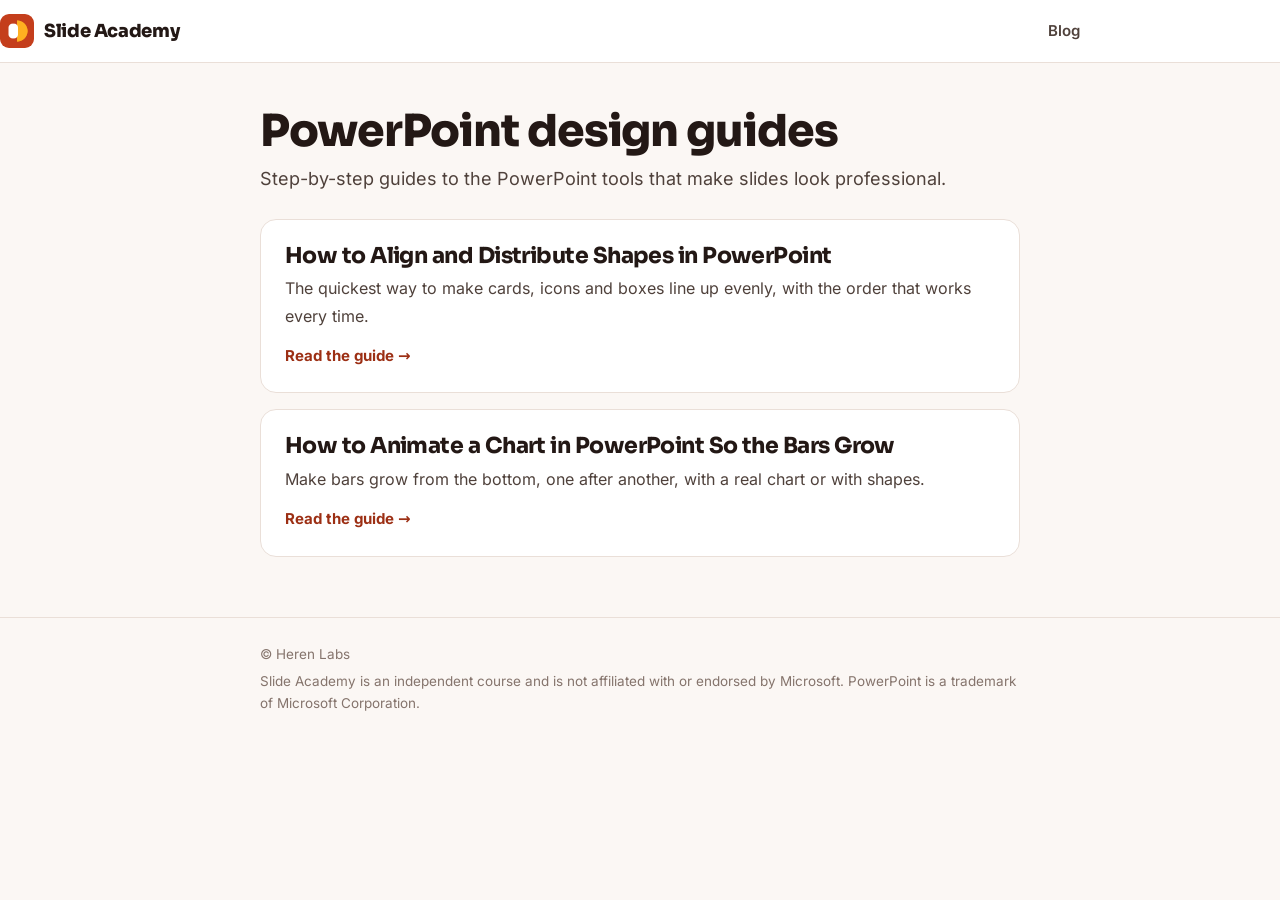
==== blog/index.html @ 5d116a36 "Blog: two PowerPoint design guides (align and distribute, animate a chart), blog link" ====
<!doctype html>
<html lang="en">
<head>
<meta charset="utf-8">
<meta name="viewport" content="width=device-width, initial-scale=1">
<title>PowerPoint Design Blog · Slide Academy</title>
<meta name="description" content="Practical PowerPoint design guides: align shapes, build charts and animate slides, step by step. By Slide Academy.">
<link rel="canonical" href="https://slidedesign.online/blog/">
<meta property="og:title" content="PowerPoint Design Blog · Slide Academy">
<meta property="og:description" content="Practical PowerPoint design guides: align shapes, build charts and animate slides, step by step. By Slide Academy.">
<meta property="og:type" content="website">
<meta property="og:url" content="https://slidedesign.online/blog/">
<meta property="og:image" content="https://slidedesign.online/assets/poster.jpg">
<meta name="twitter:card" content="summary_large_image">
<meta name="theme-color" content="#c43e1c">
<link rel="icon" href="/assets/logo.png">
<link rel="stylesheet" href="/assets/blog.css">

</head>
<body>
<header class="bar"><div class="bar-in"><a class="brand" href="/"><img src="/assets/logo.png" alt="" width="34" height="34"><span>Slide Academy</span></a><nav><a href="/blog/">Blog</a></nav></div></header>
<main class="wrap idx"><h1>PowerPoint design guides</h1><p class="sub">Step-by-step guides to the PowerPoint tools that make slides look professional.</p>
<div class="cards"><a class="card" href="/blog/powerpoint-align-distribute-shapes/"><h2>How to Align and Distribute Shapes in PowerPoint</h2><p>The quickest way to make cards, icons and boxes line up evenly, with the order that works every time.</p><span class="go">Read the guide &rarr;</span></a><a class="card" href="/blog/powerpoint-animate-chart-bars-grow/"><h2>How to Animate a Chart in PowerPoint So the Bars Grow</h2><p>Make bars grow from the bottom, one after another, with a real chart or with shapes.</p><span class="go">Read the guide &rarr;</span></a></div></main>
<footer class="foot"><div class="wrap"><span>&copy; Heren Labs</span><span>Slide Academy is an independent course and is not affiliated with or endorsed by Microsoft. PowerPoint is a trademark of Microsoft Corporation.</span></div></footer>
<script>
(function(){var PFN='HerenLabs.SlideAcademy-LearnPresentationSkills_4rr9weehh6kfm',STORE_ID='__STORE_ID__';
var hasId=/^9[A-Z0-9]{11}$/i.test(STORE_ID),isWin=/Windows NT 1[01]/.test(navigator.userAgent);
var href=isWin?'ms-windows-store://pdp/?PFN='+PFN:hasId?'https://apps.microsoft.com/detail/'+STORE_ID+'?hl=en-us&gl=US&cid=website':'/';
document.querySelectorAll('[data-store]').forEach(function(a){a.href=href;});})();
</script>
</body>
</html>
---- assets/blog.css ----
@font-face { font-family: Inter; src: url(/assets/Inter-latin-1.woff2) format('woff2'); font-weight: 100 900; font-display: swap; }
@font-face { font-family: Sora; src: url(/assets/Sora-latin-5.woff2) format('woff2'); font-weight: 100 900; font-display: swap; }
:root { --bg: #fbf7f4; --ink: #231815; --ink-2: #4f413b; --ink-3: #85746c; --line: #eadfd8; --brand: #c43e1c; --brand-d: #9c2f14; --soft: #fbe9e4; --accent: #f4a21d; }
* { box-sizing: border-box; } html { scroll-behavior: smooth; }
body { margin: 0; background: var(--bg); color: var(--ink); font: 400 18px/1.7 Inter, 'Segoe UI', system-ui, sans-serif; -webkit-font-smoothing: antialiased; }
a { color: var(--brand-d); } img { max-width: 100%; height: auto; }
.wrap { width: min(760px, 100% - 32px); margin: 0 auto; }
.bar { background: #fff; border-bottom: 1px solid var(--line); }
.bar-in { width: min(1080px, 100% - 32px); display: flex; align-items: center; justify-content: space-between; padding: 14px 0; }
.brand { display: flex; align-items: center; gap: 10px; color: var(--ink); text-decoration: none; font: 800 18px Sora, Inter, sans-serif; letter-spacing: -.02em; } .brand img { border-radius: 9px; }
.bar nav { display: flex; align-items: center; gap: 20px; font-size: 15px; font-weight: 600; } .bar nav a { color: var(--ink-2); text-decoration: none; } .bar nav a:hover { color: var(--brand); }
.crumbs { margin: 28px 0 0; font-size: 14px; color: var(--ink-3); } .crumbs a { color: var(--ink-3); }
h1, h2, h3 { font-family: Sora, Inter, system-ui, sans-serif; letter-spacing: -.025em; }
h1 { font-size: clamp(30px, 5vw, 44px); line-height: 1.12; margin: 14px 0 8px; font-weight: 800; }
h2 { font-size: 26px; line-height: 1.25; margin: 42px 0 8px; font-weight: 750; } h3 { font-size: 20px; margin: 26px 0 6px; font-weight: 700; }
.meta { color: var(--ink-3); font-size: 15px; margin: 0 0 22px; } .lead { font-size: 20px; color: var(--ink-2); }
p, li { color: #3a2d28; } ul, ol { padding-left: 24px; } li { margin: 6px 0; }
kbd { font: 600 .82em Inter, sans-serif; background: #fff; border: 1px solid #d9c9bf; border-bottom-width: 2px; border-radius: 6px; padding: .08em .45em; }
.tw { overflow-x: auto; margin: 16px 0; } table { border-collapse: collapse; width: 100%; font-size: 16px; background: #fff; }
th, td { border: 1px solid var(--line); padding: 9px 12px; text-align: left; vertical-align: top; } th { background: var(--soft); font-weight: 700; }
figure { margin: 26px 0; } figure img { border-radius: 14px; border: 1px solid var(--line); box-shadow: 0 18px 40px -26px rgba(90, 30, 10, .5); } figcaption { font-size: 14.5px; color: var(--ink-3); margin-top: 8px; }
.cta-box { margin: 52px 0 10px; padding: 28px; border-radius: 18px; background: linear-gradient(135deg, #c43e1c, #9c2f14); color: #fff; }
.cta-box h2 { margin: 0 0 8px; color: #fff; font-size: 24px; } .cta-box p { color: #ffd9cc; margin: 0 0 18px; }
.store { display: inline-flex; align-items: center; gap: 10px; background: #fff; color: var(--brand-d); font-weight: 800; font-size: 17px; padding: 13px 22px; border-radius: 12px; text-decoration: none; } .store svg { width: 20px; height: 20px; } .store:hover { background: #fff3ee; }
.more ul { list-style: none; padding: 0; } .more li { margin: 8px 0; }
.idx h1 { margin-top: 44px; } .sub { color: var(--ink-2); margin: 0 0 24px; }
.cards { display: grid; gap: 16px; margin: 24px 0 60px; }
.card { display: block; background: #fff; border: 1px solid var(--line); border-radius: 16px; padding: 22px 24px; text-decoration: none; color: inherit; transition: border-color .15s, transform .15s; }
.card:hover { border-color: var(--brand); transform: translateY(-2px); } .card h2 { margin: 0 0 6px; font-size: 22px; color: var(--ink); } .card p { margin: 0 0 10px; color: var(--ink-2); font-size: 16px; } .go { color: var(--brand-d); font-weight: 700; font-size: 15px; }
.foot { margin-top: 60px; padding: 26px 0 40px; border-top: 1px solid var(--line); font-size: 13.5px; color: var(--ink-3); line-height: 1.6; } .foot .wrap { display: flex; flex-wrap: wrap; gap: 6px 24px; justify-content: space-between; }
:focus-visible { outline: 3px solid color-mix(in srgb, var(--brand) 55%, transparent); outline-offset: 2px; border-radius: 4px; }
@media (max-width: 600px) { body { font-size: 17px; } h2 { font-size: 23px; } .bar nav { gap: 14px; } }
@media (prefers-reduced-motion: reduce) { .card { transition: none; } html { scroll-behavior: auto; } }
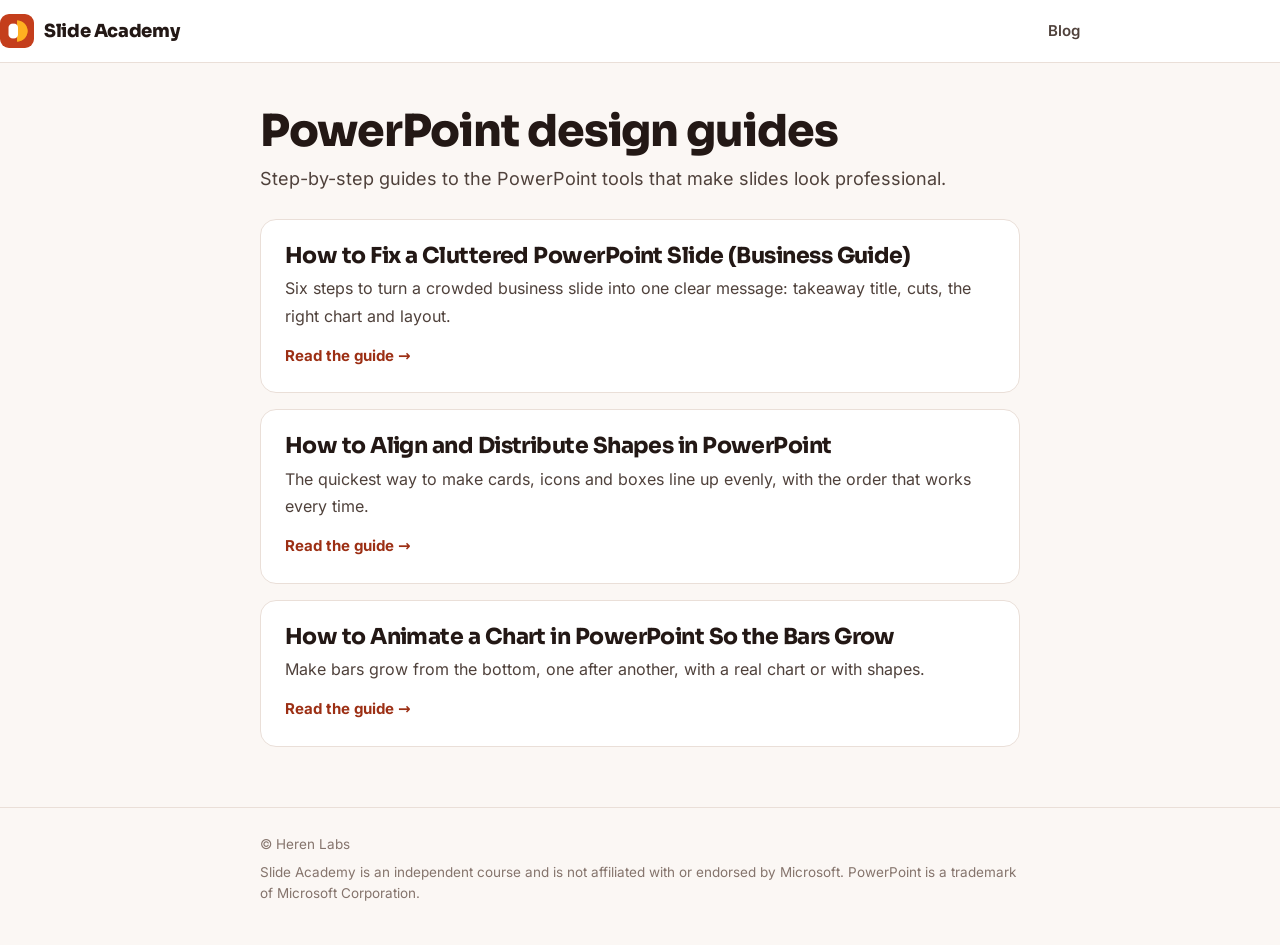
==== commit 34e1b665: "Add Google tag to pages and publish business slide decluttering blog post Co-Authored-By: Claude Son" ====
--- a/blog/index.html
+++ b/blog/index.html
@@ -1,6 +1,12 @@
 <!doctype html>
 <html lang="en">
 <head>
+<script async src="https://www.googletagmanager.com/gtm.js?id=GTM-P947KS34"></script>
+<script>
+  window.dataLayer = window.dataLayer || [];
+  function gtag(){dataLayer.push(arguments);}
+  gtag("js", new Date());
+</script>
 <meta charset="utf-8">
 <meta name="viewport" content="width=device-width, initial-scale=1">
 <title>PowerPoint Design Blog · Slide Academy</title>
@@ -20,7 +26,7 @@
 <body>
 <header class="bar"><div class="bar-in"><a class="brand" href="/"><img src="/assets/logo.png" alt="" width="34" height="34"><span>Slide Academy</span></a><nav><a href="/blog/">Blog</a></nav></div></header>
 <main class="wrap idx"><h1>PowerPoint design guides</h1><p class="sub">Step-by-step guides to the PowerPoint tools that make slides look professional.</p>
-<div class="cards"><a class="card" href="/blog/powerpoint-align-distribute-shapes/"><h2>How to Align and Distribute Shapes in PowerPoint</h2><p>The quickest way to make cards, icons and boxes line up evenly, with the order that works every time.</p><span class="go">Read the guide &rarr;</span></a><a class="card" href="/blog/powerpoint-animate-chart-bars-grow/"><h2>How to Animate a Chart in PowerPoint So the Bars Grow</h2><p>Make bars grow from the bottom, one after another, with a real chart or with shapes.</p><span class="go">Read the guide &rarr;</span></a></div></main>
+<div class="cards"><a class="card" href="/blog/fix-cluttered-powerpoint-slide-business/"><h2>How to Fix a Cluttered PowerPoint Slide (Business Guide)</h2><p>Six steps to turn a crowded business slide into one clear message: takeaway title, cuts, the right chart and layout.</p><span class="go">Read the guide &rarr;</span></a><a class="card" href="/blog/powerpoint-align-distribute-shapes/"><h2>How to Align and Distribute Shapes in PowerPoint</h2><p>The quickest way to make cards, icons and boxes line up evenly, with the order that works every time.</p><span class="go">Read the guide &rarr;</span></a><a class="card" href="/blog/powerpoint-animate-chart-bars-grow/"><h2>How to Animate a Chart in PowerPoint So the Bars Grow</h2><p>Make bars grow from the bottom, one after another, with a real chart or with shapes.</p><span class="go">Read the guide &rarr;</span></a></div></main>
 <footer class="foot"><div class="wrap"><span>&copy; Heren Labs</span><span>Slide Academy is an independent course and is not affiliated with or endorsed by Microsoft. PowerPoint is a trademark of Microsoft Corporation.</span></div></footer>
 <script>
 (function(){var PFN='HerenLabs.SlideAcademy-LearnPresentationSkills_4rr9weehh6kfm',STORE_ID='__STORE_ID__';
